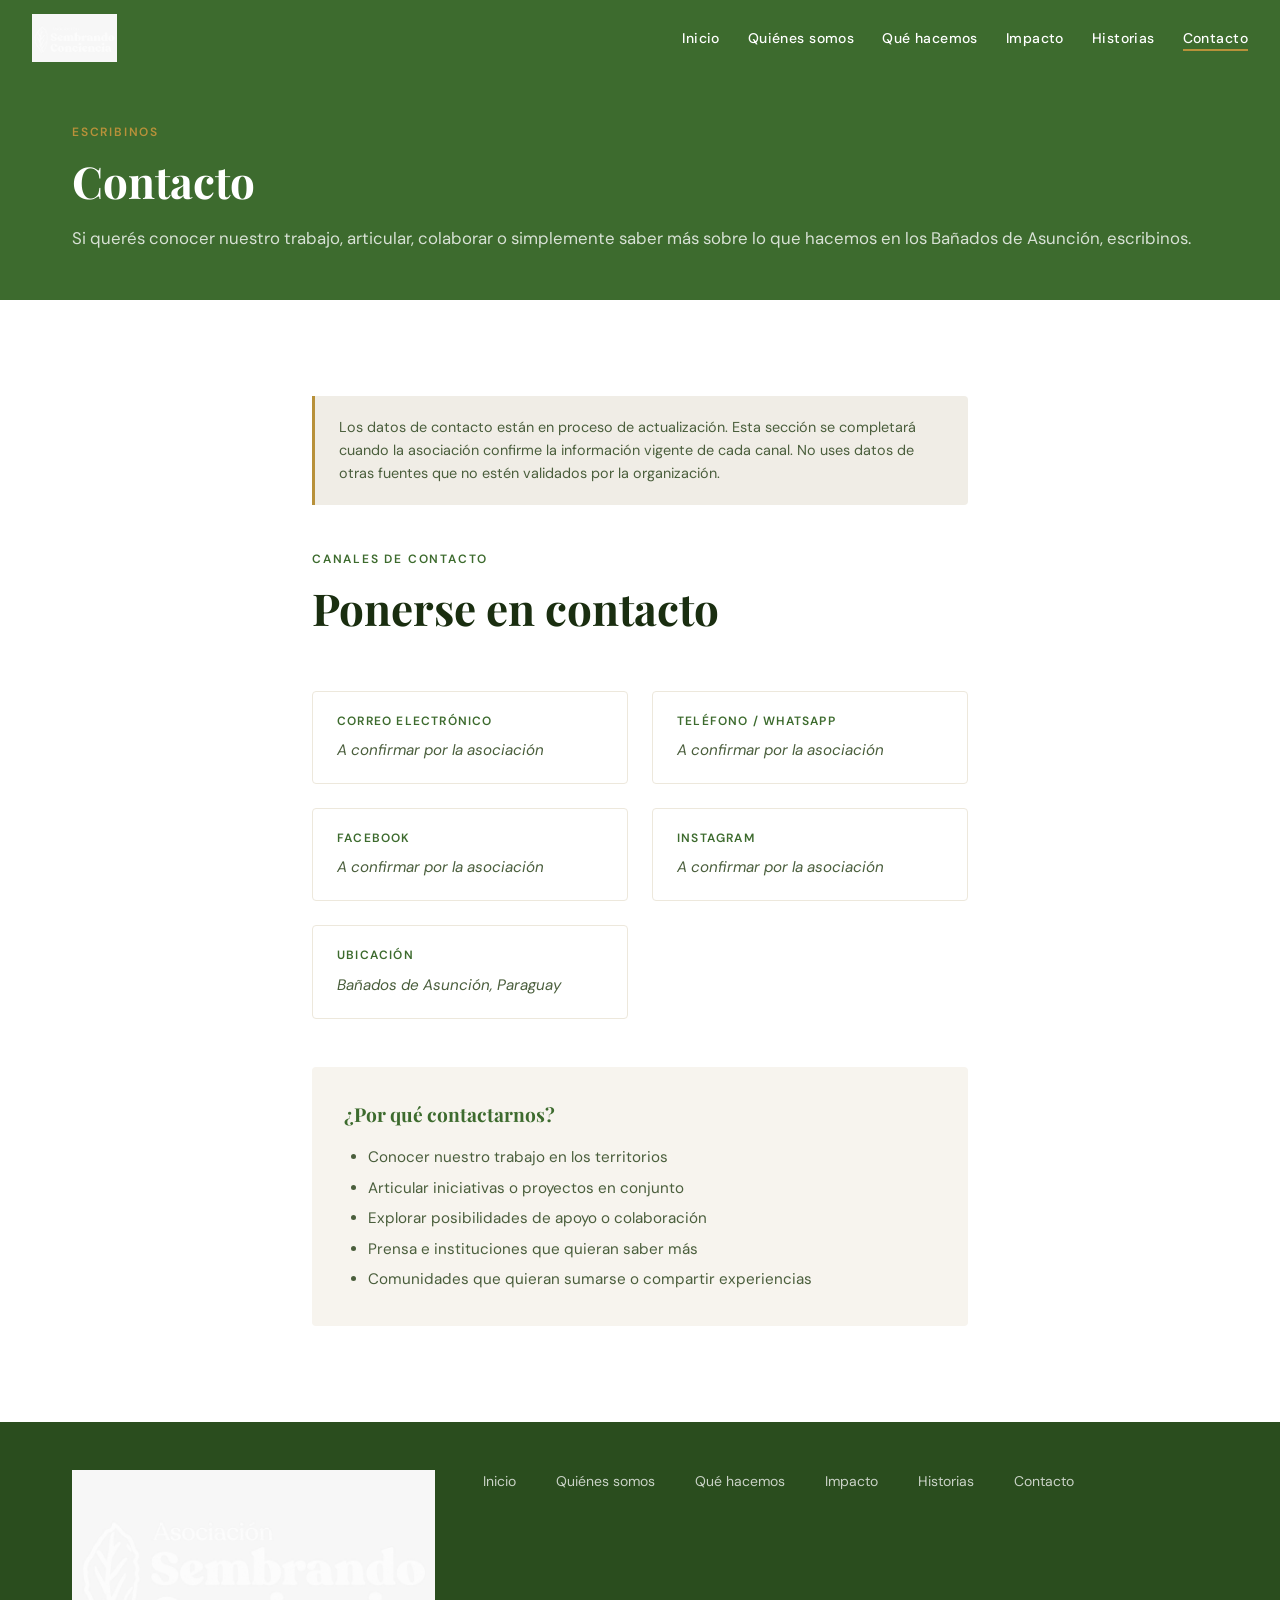
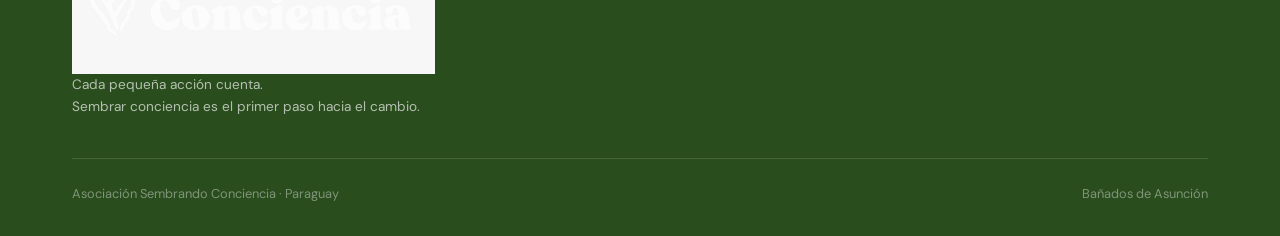
==== contacto.html @ c92bd3f3 "Sitio institucional inicial de Asociación Sembrando Conciencia Web completa con 6 páginas principale" ====
<!DOCTYPE html>
<html lang="es">
<head>
  <meta charset="UTF-8" />
  <meta name="viewport" content="width=device-width, initial-scale=1.0" />
  <title>Contacto — Asociación Sembrando Conciencia</title>
  <meta name="description" content="Contacto de la Asociación Sembrando Conciencia, organización civil de los Bañados de Asunción, Paraguay." />
  <link rel="stylesheet" href="css/style.css" />
</head>
<body>

<nav class="nav">
  <a class="nav__logo" href="index.html">
    <img src="images/logo-blanco.jpeg" alt="Asociación Sembrando Conciencia" />
  </a>
  <button class="nav__menu-btn" aria-label="Abrir menú">
    <span></span><span></span><span></span>
  </button>
  <ul class="nav__links">
    <li><a href="index.html">Inicio</a></li>
    <li><a href="quienes-somos.html">Quiénes somos</a></li>
    <li><a href="que-hacemos.html">Qué hacemos</a></li>
    <li><a href="impacto.html">Impacto</a></li>
    <li><a href="historias.html">Historias</a></li>
    <li><a href="contacto.html">Contacto</a></li>
  </ul>
</nav>

<header class="pagina-header">
  <div class="contenedor">
    <span class="etiqueta">Escribinos</span>
    <h1 class="titulo-seccion">Contacto</h1>
    <p class="bajada">Si querés conocer nuestro trabajo, articular, colaborar o simplemente saber más sobre lo que hacemos en los Bañados de Asunción, escribinos.</p>
  </div>
</header>

<section class="seccion seccion--blanca">
  <div class="contenedor" style="max-width:720px">

    <div class="contacto-aviso">
      Los datos de contacto están en proceso de actualización. Esta sección se completará cuando la asociación confirme la información vigente de cada canal. No uses datos de otras fuentes que no estén validados por la organización.
    </div>

    <div class="seccion__encabezado">
      <span class="etiqueta">Canales de contacto</span>
      <h2 class="titulo-seccion">Ponerse en contacto</h2>
    </div>

    <div class="contacto-campos">
      <div class="campo">
        <div class="campo__etiqueta">Correo electrónico</div>
        <div class="campo__valor">A confirmar por la asociación</div>
      </div>
      <div class="campo">
        <div class="campo__etiqueta">Teléfono / WhatsApp</div>
        <div class="campo__valor">A confirmar por la asociación</div>
      </div>
      <div class="campo">
        <div class="campo__etiqueta">Facebook</div>
        <div class="campo__valor">A confirmar por la asociación</div>
      </div>
      <div class="campo">
        <div class="campo__etiqueta">Instagram</div>
        <div class="campo__valor">A confirmar por la asociación</div>
      </div>
      <div class="campo">
        <div class="campo__etiqueta">Ubicación</div>
        <div class="campo__valor">Bañados de Asunción, Paraguay</div>
      </div>
    </div>

    <div style="margin-top:3rem; padding:2rem; background:var(--crema); border-radius:4px;">
      <h3 style="font-family:var(--font-titulo); font-size:1.2rem; color:var(--verde); margin-bottom:0.75rem">¿Por qué contactarnos?</h3>
      <ul style="list-style:disc; padding-left:1.5rem; color:var(--texto-suave); font-size:0.95rem; line-height:2;">
        <li>Conocer nuestro trabajo en los territorios</li>
        <li>Articular iniciativas o proyectos en conjunto</li>
        <li>Explorar posibilidades de apoyo o colaboración</li>
        <li>Prensa e instituciones que quieran saber más</li>
        <li>Comunidades que quieran sumarse o compartir experiencias</li>
      </ul>
    </div>
  </div>
</section>

<footer class="footer">
  <div class="contenedor">
    <div class="footer__inner">
      <div>
        <img src="images/logo-blanco.jpeg" alt="Asociación Sembrando Conciencia" class="footer__logo" />
        <p class="footer__slogan">Cada pequeña acción cuenta.<br>Sembrar conciencia es el primer paso hacia el cambio.</p>
      </div>
      <nav class="footer__nav" aria-label="Navegación secundaria">
        <a href="index.html">Inicio</a>
        <a href="quienes-somos.html">Quiénes somos</a>
        <a href="que-hacemos.html">Qué hacemos</a>
        <a href="impacto.html">Impacto</a>
        <a href="historias.html">Historias</a>
        <a href="contacto.html">Contacto</a>
      </nav>
    </div>
    <div class="footer__copy">
      <span>Asociación Sembrando Conciencia · Paraguay</span>
      <span>Bañados de Asunción</span>
    </div>
  </div>
</footer>

<script src="js/main.js"></script>
</body>
</html>
---- css/style.css ----
@import url('https://fonts.googleapis.com/css2?family=Playfair+Display:wght@400;600;700;900&family=DM+Sans:wght@300;400;500;600&display=swap');

:root {
  --verde: #3D6B2E;
  --verde-claro: #5A8A3C;
  --verde-oscuro: #2A4D1E;
  --verde-hover: #4a7f38;
  --crema: #F7F4EE;
  --crema-oscuro: #EDE8DC;
  --dorado: #B8913A;
  --texto: #1A2E10;
  --texto-suave: #4A5E3C;
  --blanco: #FFFFFF;
  --gris-suave: #f0ede6;

  --font-titulo: 'Playfair Display', Georgia, serif;
  --font-cuerpo: 'DM Sans', system-ui, sans-serif;

  --max: 1200px;
  --gap: clamp(1rem, 4vw, 2rem);
  --radio: 4px;
}

*, *::before, *::after { box-sizing: border-box; margin: 0; padding: 0; }

html { scroll-behavior: smooth; }

body {
  font-family: var(--font-cuerpo);
  color: var(--texto);
  background: var(--crema);
  line-height: 1.65;
  font-size: 1rem;
}

img { display: block; max-width: 100%; height: auto; }
a { color: inherit; text-decoration: none; }
ul { list-style: none; }

.contenedor {
  width: min(var(--max), 100%);
  margin-inline: auto;
  padding-inline: var(--gap);
}

/* ── NAVEGACIÓN ───────────────────────────────── */
.nav {
  position: fixed;
  top: 0;
  left: 0;
  right: 0;
  z-index: 100;
  background: var(--verde);
  padding: 0.9rem var(--gap);
  display: flex;
  align-items: center;
  justify-content: space-between;
  gap: 1rem;
}

.nav__logo img {
  height: 48px;
  width: auto;
}

.nav__links {
  display: flex;
  gap: 1.75rem;
  align-items: center;
}

.nav__links a {
  font-family: var(--font-cuerpo);
  font-size: 0.875rem;
  font-weight: 500;
  color: var(--blanco);
  letter-spacing: 0.03em;
  transition: opacity 0.2s;
}
.nav__links a:hover { opacity: 0.75; }
.nav__links a.activo { border-bottom: 2px solid var(--dorado); padding-bottom: 2px; }

.nav__menu-btn {
  display: none;
  flex-direction: column;
  gap: 5px;
  cursor: pointer;
  padding: 4px;
  background: none;
  border: none;
}
.nav__menu-btn span {
  display: block;
  width: 24px;
  height: 2px;
  background: var(--blanco);
  transition: all 0.3s;
}

@media (max-width: 768px) {
  .nav__links {
    display: none;
    position: absolute;
    top: 100%;
    left: 0;
    right: 0;
    background: var(--verde-oscuro);
    flex-direction: column;
    padding: 1.5rem var(--gap);
    gap: 1.25rem;
    align-items: flex-start;
  }
  .nav__links.abierto { display: flex; }
  .nav__menu-btn { display: flex; }
}

/* ── HERO ─────────────────────────────────────── */
.hero {
  min-height: 100svh;
  position: relative;
  display: flex;
  align-items: flex-end;
  padding-top: 70px;
}

.hero__foto {
  position: absolute;
  inset: 0;
  object-fit: cover;
  width: 100%;
  height: 100%;
}

.hero__overlay {
  position: absolute;
  inset: 0;
  background: linear-gradient(to top, rgba(26,46,16,0.88) 0%, rgba(26,46,16,0.35) 60%, transparent 100%);
}

.hero__contenido {
  position: relative;
  z-index: 2;
  padding: 4rem var(--gap) 5rem;
  max-width: 820px;
}

.hero__kicker {
  font-family: var(--font-cuerpo);
  font-size: 0.8rem;
  font-weight: 600;
  letter-spacing: 0.15em;
  text-transform: uppercase;
  color: var(--dorado);
  margin-bottom: 1rem;
}

.hero__titulo {
  font-family: var(--font-titulo);
  font-size: clamp(2.2rem, 6vw, 4.5rem);
  font-weight: 700;
  color: var(--blanco);
  line-height: 1.1;
  margin-bottom: 1.5rem;
}

.hero__subtitulo {
  font-family: var(--font-cuerpo);
  font-size: clamp(1rem, 2vw, 1.2rem);
  color: rgba(255,255,255,0.88);
  font-weight: 300;
  max-width: 600px;
  margin-bottom: 2.5rem;
  line-height: 1.6;
}

.hero__cta {
  display: inline-flex;
  align-items: center;
  gap: 0.5rem;
  background: var(--dorado);
  color: var(--blanco);
  font-weight: 600;
  font-size: 0.9rem;
  letter-spacing: 0.04em;
  padding: 0.85rem 2rem;
  border-radius: var(--radio);
  transition: background 0.2s;
}
.hero__cta:hover { background: #a07a2e; }

/* ── SECCIONES GENERALES ─────────────────────── */
.seccion {
  padding-block: clamp(3rem, 8vw, 6rem);
}

.seccion--crema { background: var(--crema); }
.seccion--blanca { background: var(--blanco); }
.seccion--verde { background: var(--verde); color: var(--blanco); }
.seccion--oscura { background: var(--verde-oscuro); color: var(--blanco); }

.seccion__encabezado {
  margin-bottom: clamp(2rem, 5vw, 3.5rem);
  max-width: 640px;
}
.seccion__encabezado--centrado {
  text-align: center;
  margin-inline: auto;
}

.etiqueta {
  display: inline-block;
  font-size: 0.75rem;
  font-weight: 600;
  letter-spacing: 0.15em;
  text-transform: uppercase;
  color: var(--verde);
  margin-bottom: 0.75rem;
}
.seccion--verde .etiqueta,
.seccion--oscura .etiqueta { color: var(--dorado); }

.titulo-seccion {
  font-family: var(--font-titulo);
  font-size: clamp(1.75rem, 4vw, 2.75rem);
  font-weight: 700;
  line-height: 1.2;
  color: var(--texto);
  margin-bottom: 1rem;
}
.seccion--verde .titulo-seccion,
.seccion--oscura .titulo-seccion { color: var(--blanco); }

.bajada {
  font-size: 1.05rem;
  color: var(--texto-suave);
  line-height: 1.7;
}
.seccion--verde .bajada,
.seccion--oscura .bajada { color: rgba(255,255,255,0.8); }

/* ── PRESENTACIÓN (INICIO) ────────────────────── */
.presentacion {
  display: grid;
  grid-template-columns: 1fr 1fr;
  gap: 4rem;
  align-items: center;
}
@media (max-width: 768px) { .presentacion { grid-template-columns: 1fr; gap: 2rem; } }

.presentacion__foto {
  aspect-ratio: 4/5;
  object-fit: cover;
  border-radius: 2px;
  box-shadow: 0 8px 32px rgba(26,46,16,0.15);
}

.presentacion__texto .bajada + .bajada { margin-top: 1rem; }

/* ── ÁREAS DE TRABAJO ─────────────────────────── */
.areas__grilla {
  display: grid;
  grid-template-columns: repeat(auto-fit, minmax(220px, 1fr));
  gap: 1.5rem;
}

.area-card {
  background: var(--blanco);
  border-radius: var(--radio);
  padding: 2rem 1.5rem;
  border-top: 3px solid var(--verde);
  transition: transform 0.2s, box-shadow 0.2s;
}
.area-card:hover { transform: translateY(-4px); box-shadow: 0 12px 32px rgba(26,46,16,0.12); }

.area-card__icono {
  font-size: 2rem;
  margin-bottom: 1rem;
  line-height: 1;
}
.area-card__titulo {
  font-family: var(--font-titulo);
  font-size: 1.1rem;
  font-weight: 700;
  color: var(--verde);
  margin-bottom: 0.6rem;
}
.area-card__texto {
  font-size: 0.9rem;
  color: var(--texto-suave);
  line-height: 1.6;
}

/* ── CIFRAS ───────────────────────────────────── */
.cifras__grilla {
  display: grid;
  grid-template-columns: repeat(auto-fit, minmax(200px, 1fr));
  gap: 2rem;
  margin-bottom: 2rem;
}

.cifra {
  text-align: center;
  padding: 2rem 1rem;
  border: 1px solid rgba(255,255,255,0.15);
  border-radius: var(--radio);
}

.cifra__numero {
  font-family: var(--font-titulo);
  font-size: clamp(2.5rem, 5vw, 4rem);
  font-weight: 900;
  color: var(--dorado);
  line-height: 1;
  margin-bottom: 0.5rem;
}
.cifra__label {
  font-size: 0.95rem;
  font-weight: 500;
  color: rgba(255,255,255,0.9);
  line-height: 1.4;
}

.cifras__nota {
  text-align: center;
  font-size: 0.8rem;
  color: rgba(255,255,255,0.55);
  max-width: 640px;
  margin-inline: auto;
  line-height: 1.6;
}

/* ── TERRITORIOS ──────────────────────────────── */
.territorios__grilla {
  display: flex;
  flex-wrap: wrap;
  gap: 0.75rem;
}
.territorio-tag {
  background: var(--blanco);
  border: 1px solid var(--crema-oscuro);
  border-radius: 100px;
  padding: 0.5rem 1.25rem;
  font-size: 0.9rem;
  font-weight: 500;
  color: var(--verde);
  transition: background 0.2s, color 0.2s;
}
.territorio-tag:hover { background: var(--verde); color: var(--blanco); }

/* ── GALERÍA 2 columnas ───────────────────────── */
.galeria-duo {
  display: grid;
  grid-template-columns: 1fr 1fr;
  gap: 1rem;
}
@media (max-width: 600px) { .galeria-duo { grid-template-columns: 1fr; } }

.galeria-duo img {
  width: 100%;
  aspect-ratio: 4/3;
  object-fit: cover;
  border-radius: var(--radio);
}

/* ── BLOG PREVIEW ─────────────────────────────── */
.blog__grilla {
  display: grid;
  grid-template-columns: 1fr 1fr;
  gap: 2rem;
}
@media (max-width: 768px) { .blog__grilla { grid-template-columns: 1fr; } }

.blog-card {
  background: var(--blanco);
  border-radius: var(--radio);
  overflow: hidden;
  display: flex;
  flex-direction: column;
  box-shadow: 0 2px 12px rgba(26,46,16,0.08);
  transition: transform 0.2s, box-shadow 0.2s;
}
.blog-card:hover { transform: translateY(-4px); box-shadow: 0 12px 32px rgba(26,46,16,0.14); }

.blog-card__foto {
  aspect-ratio: 16/9;
  object-fit: cover;
  width: 100%;
}

.blog-card__cuerpo {
  padding: 1.5rem;
  display: flex;
  flex-direction: column;
  flex: 1;
}
.blog-card__fecha {
  font-size: 0.75rem;
  font-weight: 600;
  color: var(--texto-suave);
  letter-spacing: 0.08em;
  text-transform: uppercase;
  margin-bottom: 0.5rem;
}
.blog-card__titulo {
  font-family: var(--font-titulo);
  font-size: 1.3rem;
  font-weight: 700;
  color: var(--texto);
  line-height: 1.3;
  margin-bottom: 0.75rem;
}
.blog-card__extracto {
  font-size: 0.9rem;
  color: var(--texto-suave);
  line-height: 1.65;
  flex: 1;
  margin-bottom: 1.25rem;
}
.blog-card__link {
  font-size: 0.85rem;
  font-weight: 600;
  color: var(--verde);
  letter-spacing: 0.04em;
  align-self: flex-start;
  border-bottom: 1px solid var(--verde);
  padding-bottom: 1px;
  transition: color 0.2s, border-color 0.2s;
}
.blog-card__link:hover { color: var(--verde-claro); border-color: var(--verde-claro); }

/* ── ARTÍCULO DE BLOG ────────────────────────── */
.articulo {
  padding-top: 70px;
}

.articulo__hero {
  position: relative;
  height: clamp(320px, 50vw, 520px);
  overflow: hidden;
}
.articulo__hero img {
  width: 100%;
  height: 100%;
  object-fit: cover;
}
.articulo__hero-overlay {
  position: absolute;
  inset: 0;
  background: linear-gradient(to top, rgba(26,46,16,0.75) 0%, transparent 60%);
}
.articulo__hero-texto {
  position: absolute;
  bottom: 0;
  left: 0;
  right: 0;
  padding: 2.5rem var(--gap);
}
.articulo__hero-titulo {
  font-family: var(--font-titulo);
  font-size: clamp(1.8rem, 4vw, 3rem);
  font-weight: 700;
  color: var(--blanco);
  line-height: 1.2;
  max-width: 760px;
  margin-bottom: 0.5rem;
}
.articulo__hero-fecha {
  font-size: 0.8rem;
  font-weight: 600;
  letter-spacing: 0.1em;
  text-transform: uppercase;
  color: var(--dorado);
}

.articulo__cuerpo {
  max-width: 760px;
  margin-inline: auto;
  padding: 3rem var(--gap);
}

.articulo__cuerpo p {
  font-size: 1.05rem;
  line-height: 1.8;
  color: var(--texto);
  margin-bottom: 1.5rem;
}
.articulo__cuerpo h2 {
  font-family: var(--font-titulo);
  font-size: 1.6rem;
  font-weight: 700;
  color: var(--verde);
  margin: 2.5rem 0 1rem;
  line-height: 1.25;
}
.articulo__cuerpo h3 {
  font-family: var(--font-titulo);
  font-size: 1.25rem;
  font-weight: 600;
  color: var(--texto);
  margin: 2rem 0 0.75rem;
}
.articulo__cuerpo blockquote {
  border-left: 3px solid var(--verde);
  padding: 1rem 1.5rem;
  margin: 2rem 0;
  background: var(--gris-suave);
  font-size: 1.1rem;
  font-style: italic;
  color: var(--texto-suave);
  line-height: 1.7;
}

.galeria-blog {
  display: grid;
  grid-template-columns: repeat(auto-fit, minmax(260px, 1fr));
  gap: 1rem;
  margin: 2rem 0;
}
.galeria-blog img {
  width: 100%;
  aspect-ratio: 3/4;
  object-fit: cover;
  border-radius: var(--radio);
}

.galeria-blog--horizontal img {
  aspect-ratio: 4/3;
}

.tarjeta-agua {
  margin: 1.5rem 0;
  border-radius: var(--radio);
  overflow: hidden;
}
.tarjeta-agua img {
  width: 100%;
  display: block;
}

/* ── CTA FINAL ────────────────────────────────── */
.cta-final {
  text-align: center;
  padding: clamp(4rem, 10vw, 7rem) var(--gap);
}
.cta-final .titulo-seccion { margin-bottom: 1rem; }
.cta-final .bajada { margin-bottom: 2rem; max-width: 540px; margin-inline: auto; }
.cta-final__botones {
  display: flex;
  gap: 1rem;
  justify-content: center;
  flex-wrap: wrap;
}

.btn {
  display: inline-flex;
  align-items: center;
  gap: 0.4rem;
  padding: 0.85rem 2rem;
  font-weight: 600;
  font-size: 0.9rem;
  letter-spacing: 0.04em;
  border-radius: var(--radio);
  transition: background 0.2s, color 0.2s;
  cursor: pointer;
}
.btn--principal { background: var(--verde); color: var(--blanco); }
.btn--principal:hover { background: var(--verde-claro); }
.btn--borde { border: 2px solid var(--verde); color: var(--verde); background: transparent; }
.btn--borde:hover { background: var(--verde); color: var(--blanco); }
.btn--blanco { border: 2px solid var(--blanco); color: var(--blanco); background: transparent; }
.btn--blanco:hover { background: var(--blanco); color: var(--verde); }

/* ── PÁGINA INTERNA HEADER ───────────────────── */
.pagina-header {
  background: var(--verde);
  padding: calc(70px + 3rem) var(--gap) 3rem;
  color: var(--blanco);
}
.pagina-header .etiqueta { color: var(--dorado); }
.pagina-header .titulo-seccion { color: var(--blanco); }
.pagina-header .bajada { color: rgba(255,255,255,0.8); }

/* ── QUIÉNES SOMOS ───────────────────────────── */
.timeline {
  display: flex;
  flex-direction: column;
  gap: 2rem;
  padding-left: 1.5rem;
  border-left: 2px solid var(--crema-oscuro);
}
.timeline-item {
  position: relative;
  padding-left: 1.5rem;
}
.timeline-item::before {
  content: '';
  position: absolute;
  left: -1.6rem;
  top: 0.35rem;
  width: 10px;
  height: 10px;
  background: var(--verde);
  border-radius: 50%;
}
.timeline-item__anio {
  font-family: var(--font-titulo);
  font-size: 0.85rem;
  font-weight: 700;
  color: var(--verde);
  letter-spacing: 0.08em;
  margin-bottom: 0.25rem;
}
.timeline-item__texto {
  font-size: 0.95rem;
  color: var(--texto-suave);
  line-height: 1.65;
}

.valores-grilla {
  display: grid;
  grid-template-columns: repeat(auto-fit, minmax(200px, 1fr));
  gap: 1.5rem;
}
.valor-card {
  background: var(--crema);
  border-radius: var(--radio);
  padding: 1.75rem 1.5rem;
}
.valor-card__titulo {
  font-family: var(--font-titulo);
  font-size: 1rem;
  font-weight: 700;
  color: var(--verde);
  margin-bottom: 0.5rem;
}
.valor-card__texto {
  font-size: 0.875rem;
  color: var(--texto-suave);
  line-height: 1.6;
}

/* ── QUÉ HACEMOS ──────────────────────────────── */
.area-detalle {
  display: grid;
  grid-template-columns: 1fr 1fr;
  gap: 3rem;
  align-items: center;
  padding-block: 2.5rem;
  border-bottom: 1px solid var(--crema-oscuro);
}
.area-detalle:last-child { border-bottom: none; }
.area-detalle--invertido { direction: rtl; }
.area-detalle--invertido > * { direction: ltr; }

@media (max-width: 768px) {
  .area-detalle,
  .area-detalle--invertido { grid-template-columns: 1fr; direction: ltr; }
}

.area-detalle__foto {
  aspect-ratio: 4/3;
  object-fit: cover;
  border-radius: var(--radio);
  width: 100%;
}

.area-detalle__numero {
  font-family: var(--font-titulo);
  font-size: 3rem;
  font-weight: 900;
  color: var(--crema-oscuro);
  line-height: 1;
  margin-bottom: 0.5rem;
}
.area-detalle__titulo {
  font-family: var(--font-titulo);
  font-size: 1.5rem;
  font-weight: 700;
  color: var(--verde);
  margin-bottom: 1rem;
}
.area-detalle__texto {
  font-size: 0.95rem;
  color: var(--texto-suave);
  line-height: 1.7;
}

/* ── CONTACTO ─────────────────────────────────── */
.contacto-aviso {
  background: var(--gris-suave);
  border-left: 3px solid var(--dorado);
  padding: 1.25rem 1.5rem;
  border-radius: 0 var(--radio) var(--radio) 0;
  margin-bottom: 2.5rem;
  font-size: 0.9rem;
  color: var(--texto-suave);
  line-height: 1.6;
}

.contacto-campos {
  display: grid;
  grid-template-columns: 1fr 1fr;
  gap: 1.5rem;
}
@media (max-width: 600px) { .contacto-campos { grid-template-columns: 1fr; } }

.campo {
  padding: 1.25rem 1.5rem;
  background: var(--blanco);
  border: 1px solid var(--crema-oscuro);
  border-radius: var(--radio);
}
.campo__etiqueta {
  font-size: 0.75rem;
  font-weight: 600;
  letter-spacing: 0.1em;
  text-transform: uppercase;
  color: var(--verde);
  margin-bottom: 0.4rem;
}
.campo__valor {
  font-size: 0.95rem;
  color: var(--texto-suave);
  font-style: italic;
}

/* ── FOOTER ───────────────────────────────────── */
.footer {
  background: var(--verde-oscuro);
  color: var(--blanco);
  padding: 3rem var(--gap) 2rem;
}
.footer__inner {
  display: grid;
  grid-template-columns: 1fr 2fr;
  gap: 3rem;
  margin-bottom: 2.5rem;
}
@media (max-width: 600px) { .footer__inner { grid-template-columns: 1fr; gap: 2rem; } }

.footer__logo img { height: 44px; margin-bottom: 0.75rem; }
.footer__slogan {
  font-size: 0.85rem;
  color: rgba(255,255,255,0.65);
  line-height: 1.6;
}
.footer__nav {
  display: flex;
  flex-wrap: wrap;
  gap: 0.75rem 2.5rem;
  align-content: flex-start;
}
.footer__nav a {
  font-size: 0.875rem;
  color: rgba(255,255,255,0.75);
  transition: color 0.2s;
}
.footer__nav a:hover { color: var(--blanco); }

.footer__copy {
  border-top: 1px solid rgba(255,255,255,0.12);
  padding-top: 1.5rem;
  font-size: 0.8rem;
  color: rgba(255,255,255,0.4);
  display: flex;
  justify-content: space-between;
  flex-wrap: wrap;
  gap: 0.5rem;
}

/* ── BACK LINK ────────────────────────────────── */
.volver {
  display: inline-flex;
  align-items: center;
  gap: 0.4rem;
  font-size: 0.85rem;
  font-weight: 600;
  color: var(--verde);
  margin-bottom: 2rem;
  transition: gap 0.2s;
}
.volver:hover { gap: 0.6rem; }
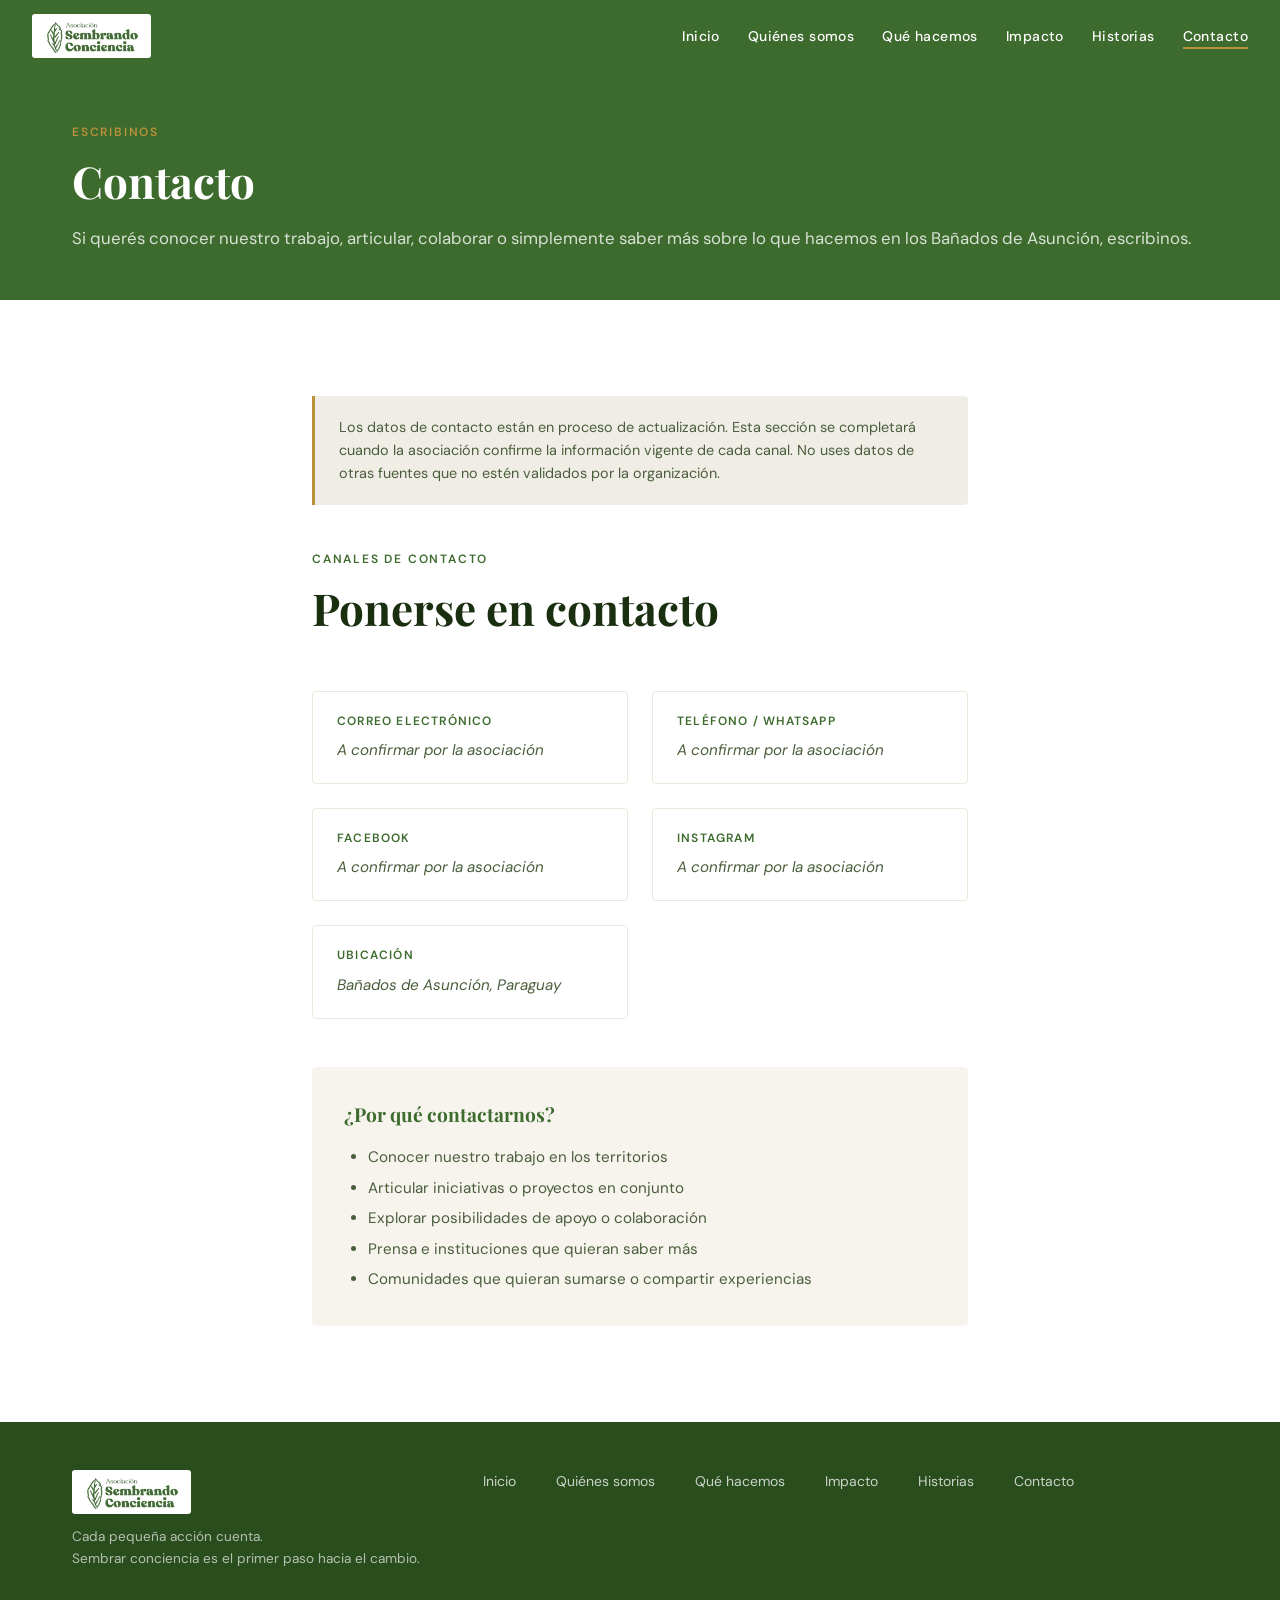
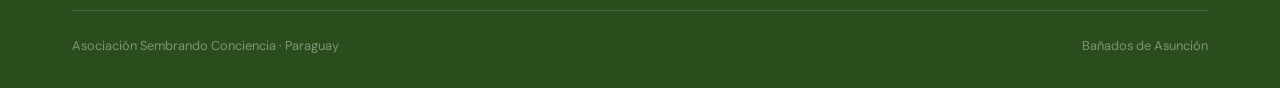
==== commit 31f22e76: "Corregir logo: usar versión verde en nav y footer con contenedor blanco Co-Authored-By: Claude Sonne" ====
--- a/contacto.html
+++ b/contacto.html
@@ -11,7 +11,7 @@
 
 <nav class="nav">
   <a class="nav__logo" href="index.html">
-    <img src="images/logo-blanco.jpeg" alt="Asociación Sembrando Conciencia" />
+    <img src="images/logo-verde.jpeg" alt="Asociación Sembrando Conciencia" />
   </a>
   <button class="nav__menu-btn" aria-label="Abrir menú">
     <span></span><span></span><span></span>
@@ -86,7 +86,7 @@
   <div class="contenedor">
     <div class="footer__inner">
       <div>
-        <img src="images/logo-blanco.jpeg" alt="Asociación Sembrando Conciencia" class="footer__logo" />
+        <img src="images/logo-verde.jpeg" alt="Asociación Sembrando Conciencia" class="footer__logo" />
         <p class="footer__slogan">Cada pequeña acción cuenta.<br>Sembrar conciencia es el primer paso hacia el cambio.</p>
       </div>
       <nav class="footer__nav" aria-label="Navegación secundaria">
--- a/css/style.css
+++ b/css/style.css
@@ -59,8 +59,11 @@
 }
 
 .nav__logo img {
-  height: 48px;
+  height: 44px;
   width: auto;
+  background: var(--blanco);
+  border-radius: 3px;
+  padding: 4px 10px;
 }
 
 .nav__links {
@@ -738,7 +741,13 @@
 }
 @media (max-width: 600px) { .footer__inner { grid-template-columns: 1fr; gap: 2rem; } }
 
-.footer__logo img { height: 44px; margin-bottom: 0.75rem; }
+.footer__logo {
+  height: 44px;
+  margin-bottom: 0.75rem;
+  background: var(--blanco);
+  border-radius: 3px;
+  padding: 4px 10px;
+}
 .footer__slogan {
   font-size: 0.85rem;
   color: rgba(255,255,255,0.65);
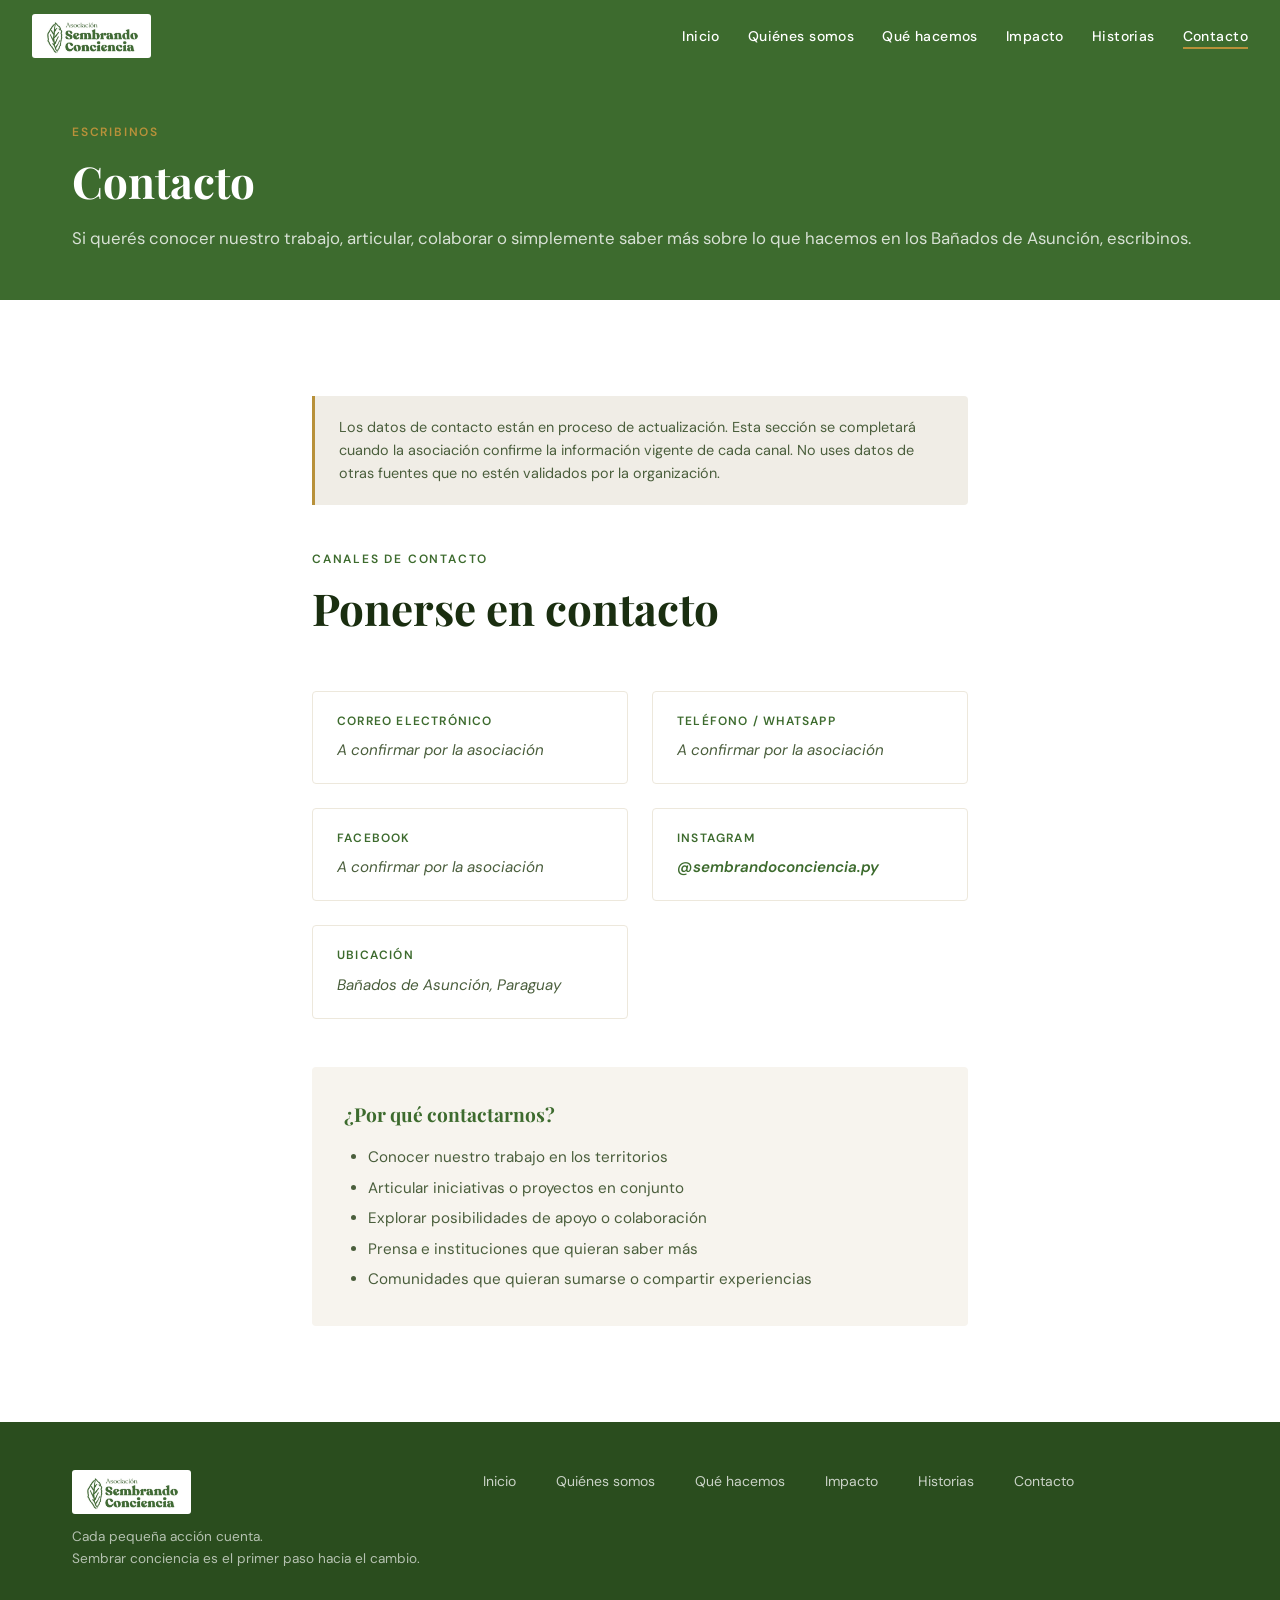
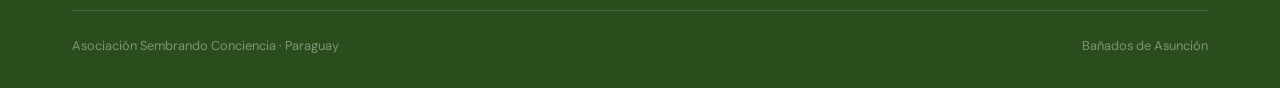
==== commit 6c5f52a4: "Actualizar datos confirmados, misión/visión/valores e Instagram - Cifras: 4.500+ personas (2020-2026" ====
--- a/contacto.html
+++ b/contacto.html
@@ -61,7 +61,7 @@
       </div>
       <div class="campo">
         <div class="campo__etiqueta">Instagram</div>
-        <div class="campo__valor">A confirmar por la asociación</div>
+        <div class="campo__valor"><a href="https://www.instagram.com/sembrandoconciencia.py" target="_blank" rel="noopener" style="color:var(--verde); font-weight:600">@sembrandoconciencia.py</a></div>
       </div>
       <div class="campo">
         <div class="campo__etiqueta">Ubicación</div>
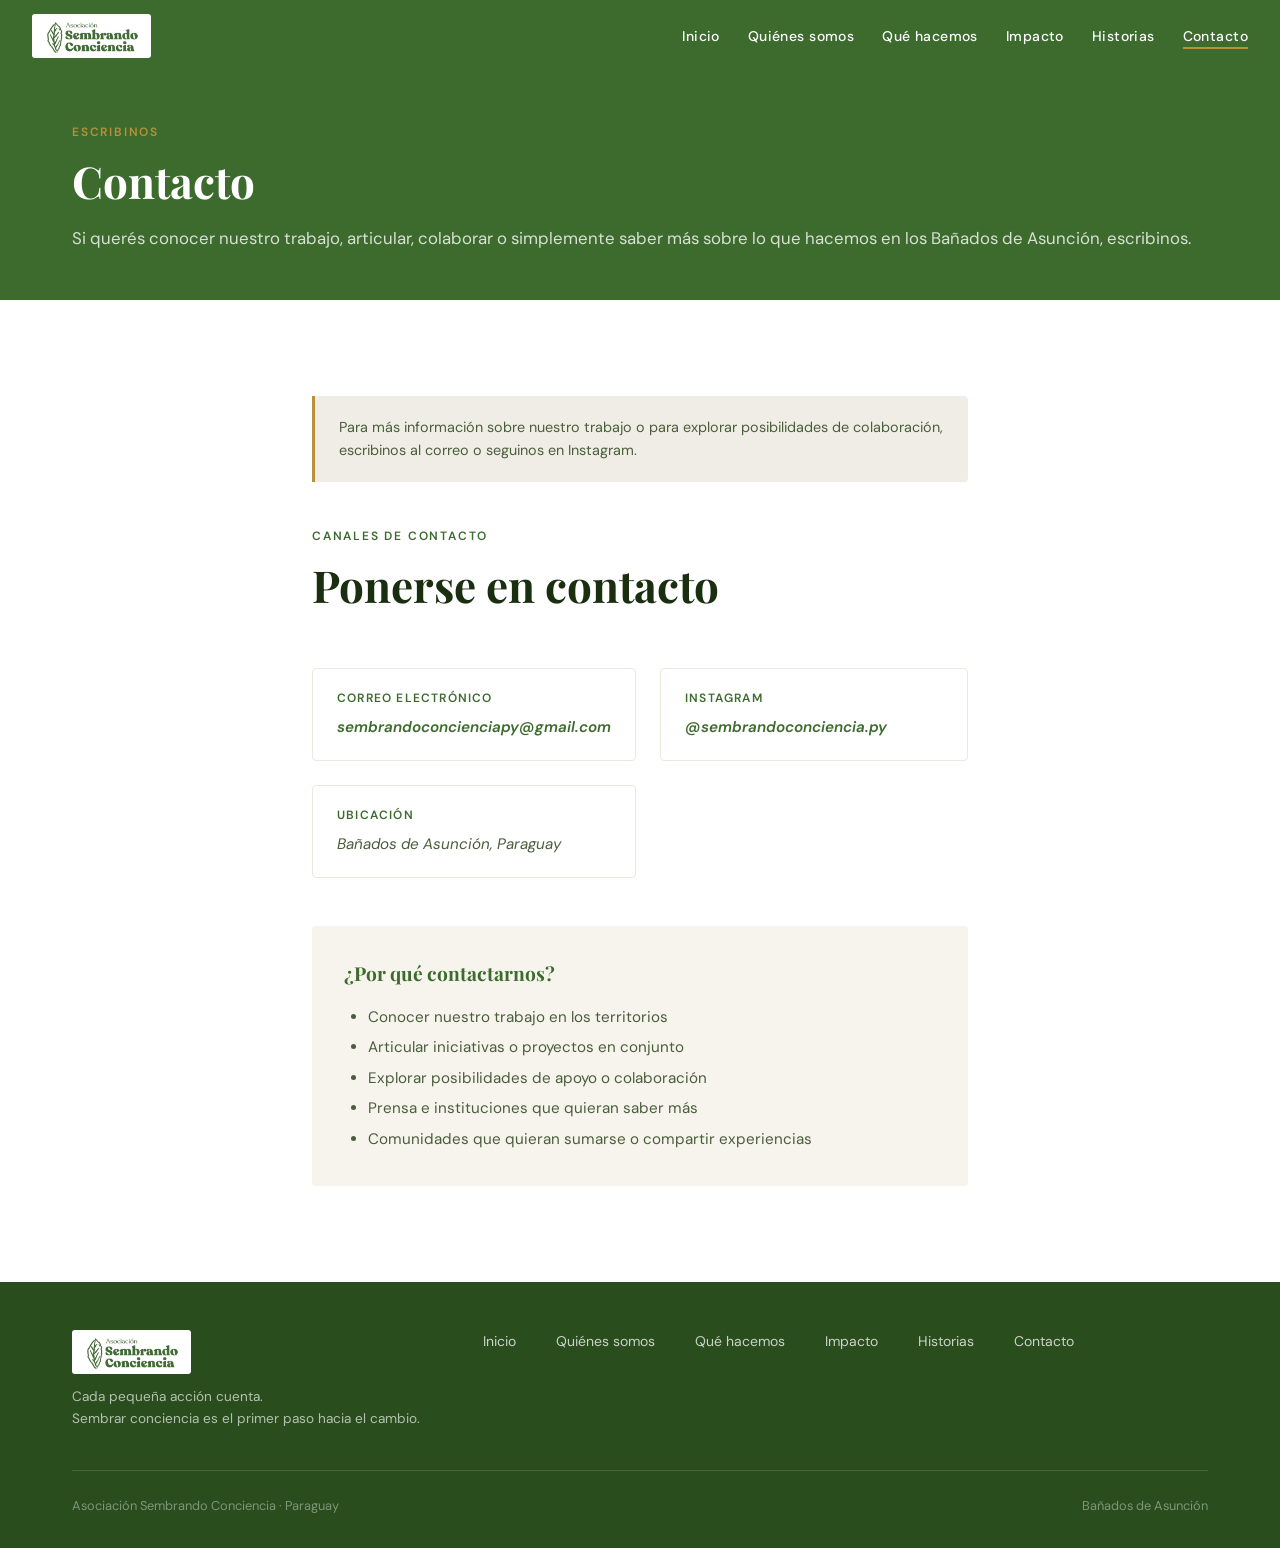
==== commit b161e27f: "Agregar correo oficial y limpiar contacto Co-Authored-By: Claude Sonnet 4.6 <noreply@anthropic.com>" ====
--- a/contacto.html
+++ b/contacto.html
@@ -38,7 +38,7 @@
   <div class="contenedor" style="max-width:720px">
 
     <div class="contacto-aviso">
-      Los datos de contacto están en proceso de actualización. Esta sección se completará cuando la asociación confirme la información vigente de cada canal. No uses datos de otras fuentes que no estén validados por la organización.
+      Para más información sobre nuestro trabajo o para explorar posibilidades de colaboración, escribinos al correo o seguinos en Instagram.
     </div>
 
     <div class="seccion__encabezado">
@@ -49,15 +49,7 @@
     <div class="contacto-campos">
       <div class="campo">
         <div class="campo__etiqueta">Correo electrónico</div>
-        <div class="campo__valor">A confirmar por la asociación</div>
-      </div>
-      <div class="campo">
-        <div class="campo__etiqueta">Teléfono / WhatsApp</div>
-        <div class="campo__valor">A confirmar por la asociación</div>
-      </div>
-      <div class="campo">
-        <div class="campo__etiqueta">Facebook</div>
-        <div class="campo__valor">A confirmar por la asociación</div>
+        <div class="campo__valor"><a href="mailto:sembrandoconcienciapy@gmail.com" style="color:var(--verde); font-weight:600">sembrandoconcienciapy@gmail.com</a></div>
       </div>
       <div class="campo">
         <div class="campo__etiqueta">Instagram</div>
